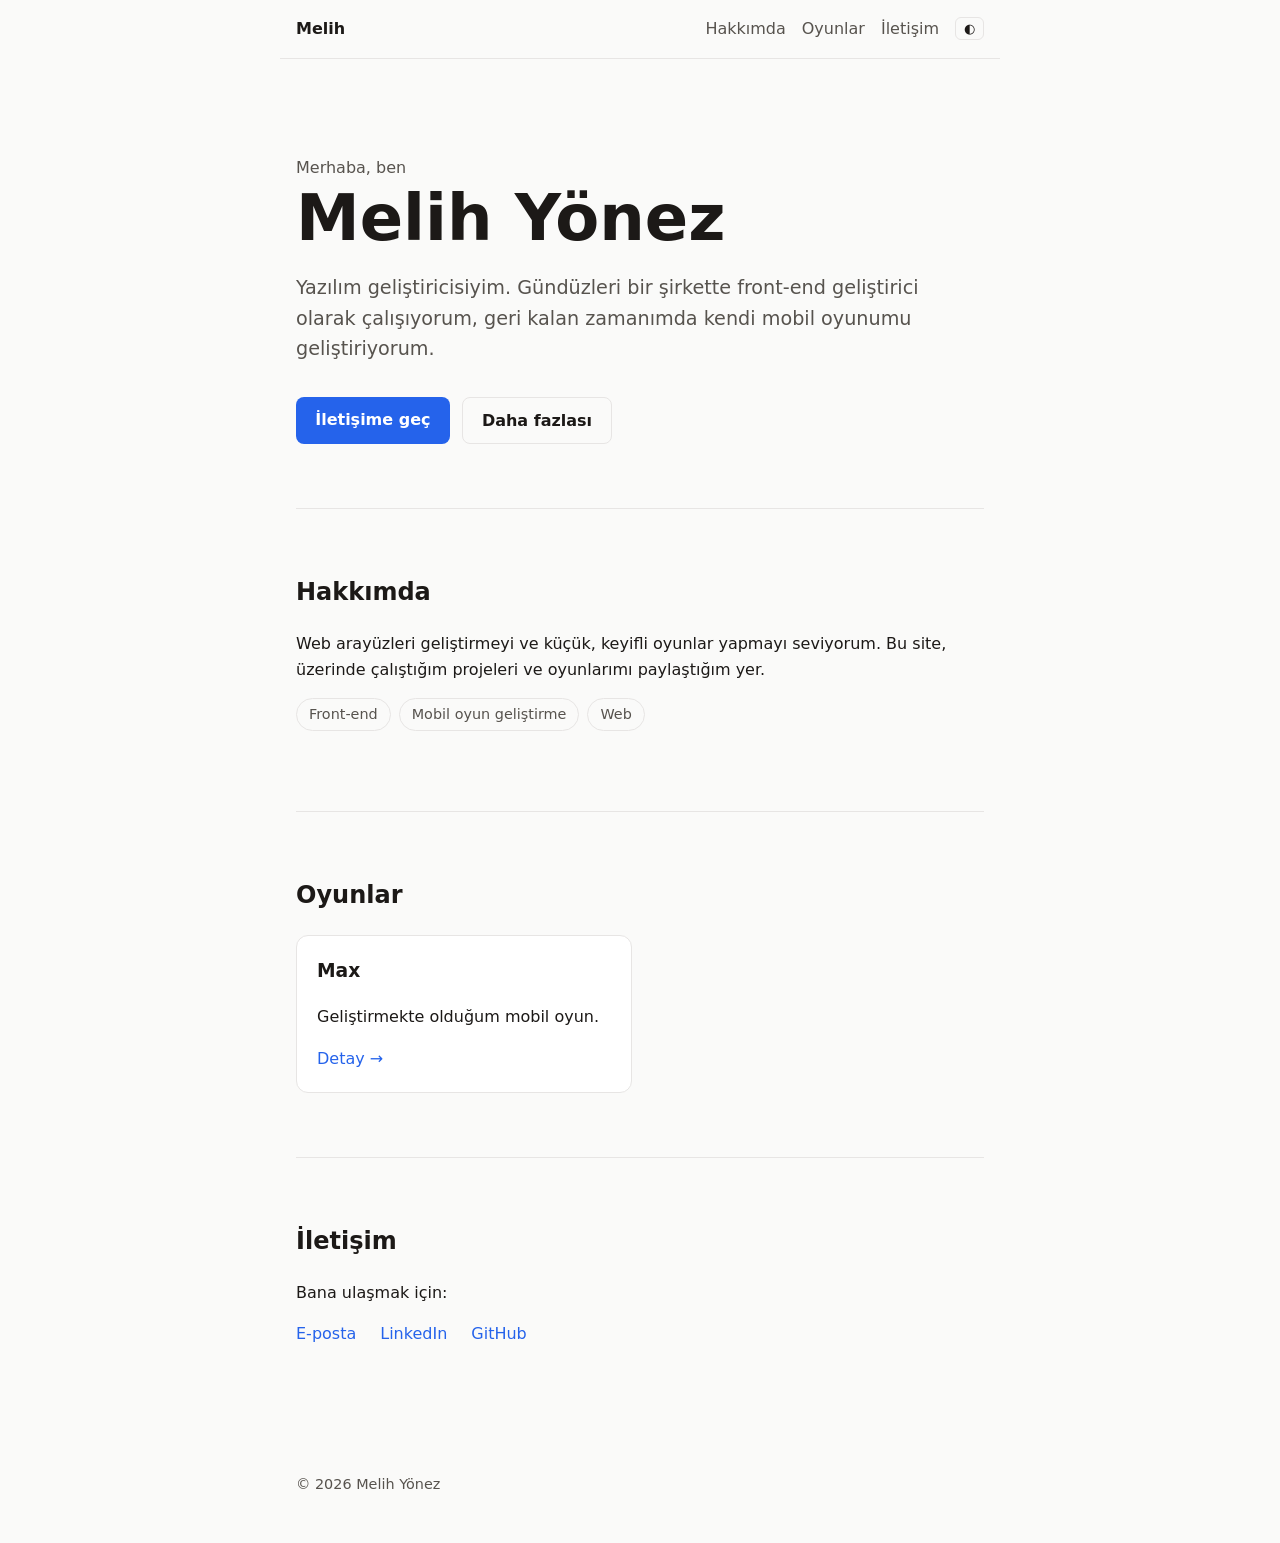
==== index.html @ 18858fbe "Kişisel web sitesinin ilk sürümü Co-Authored-By: Claude Opus 5.5 (1M context) <noreply@anthropic.com" ====
<!doctype html>
<html lang="tr">
<head>
  <meta charset="utf-8">
  <meta name="viewport" content="width=device-width, initial-scale=1">
  <title>Melih Yönez</title>
  <meta name="description" content="Melih'in kişisel web sitesi">
  <link rel="stylesheet" href="/assets/style.css">
</head>
<body>
  <header class="site-header">
    <a class="logo" href="/">Melih</a>
    <nav>
      <a href="/#hakkimda">Hakkımda</a>
      <a href="/#oyunlar">Oyunlar</a>
      <!-- Portfolyo eklenince bu satırı aç: <a href="#projeler">Projeler</a> -->
      <a href="/#iletisim">İletişim</a>
      <button id="theme-toggle" aria-label="Temayı değiştir">◐</button>
    </nav>
  </header>

  <main id="top">
    <section class="hero">
      <p class="eyebrow">Merhaba, ben</p>
      <h1>Melih Yönez</h1>
      <p class="lead">Yazılım geliştiricisiyim. Gündüzleri bir şirkette front-end geliştirici olarak çalışıyorum, geri kalan zamanımda kendi mobil oyunumu geliştiriyorum.</p>
      <div class="actions">
        <a class="btn" href="#iletisim">İletişime geç</a>
        <a class="btn btn-ghost" href="#hakkimda">Daha fazlası</a>
      </div>
    </section>

    <section id="hakkimda">
      <h2>Hakkımda</h2>
      <p>Web arayüzleri geliştirmeyi ve küçük, keyifli oyunlar yapmayı seviyorum. Bu site, üzerinde çalıştığım projeleri ve oyunlarımı paylaştığım yer.</p>
      <ul class="tags">
        <li>Front-end</li>
        <li>Mobil oyun geliştirme</li>
        <li>Web</li>
      </ul>
    </section>

    <!-- Portfolyo bölümü: hazır olduğunda yorumu kaldır, kartları çoğalt.
    <section id="projeler">
      <h2>Projeler</h2>
      <div class="grid">
        <article class="card">
          <h3>Proje adı</h3>
          <p>Kısa açıklama.</p>
          <a href="#">Detay →</a>
        </article>
      </div>
    </section>
    -->

    <section id="oyunlar">
      <h2>Oyunlar</h2>
      <div class="grid">
        <article class="card">
          <h3>Max</h3>
          <p>Geliştirmekte olduğum mobil oyun.</p>
          <a href="/games/max/">Detay →</a>
        </article>
      </div>
    </section>

    <section id="iletisim">
      <h2>İletişim</h2>
      <p>Bana ulaşmak için:</p>
      <ul class="links">
        <li><a href="mailto:ornek@ornek.com">E-posta</a></li>
        <li><a href="https://www.linkedin.com/">LinkedIn</a></li>
        <li><a href="https://github.com/">GitHub</a></li>
      </ul>
    </section>
  </main>

  <footer class="site-footer">
    <p>© <span id="year"></span> Melih Yönez</p>
  </footer>

  <script src="/assets/main.js"></script>
</body>
</html>
---- assets/style.css ----
:root {
  --bg: #fafaf9;
  --text: #1c1917;
  --muted: #57534e;
  --accent: #2563eb;
  --border: #e7e5e4;
  --card: #ffffff;
  --max: 720px;
}

@media (prefers-color-scheme: dark) {
  :root:not([data-theme="light"]) {
    --bg: #0c0a09;
    --text: #f5f5f4;
    --muted: #a8a29e;
    --accent: #60a5fa;
    --border: #292524;
    --card: #1c1917;
  }
}

:root[data-theme="dark"] {
  --bg: #0c0a09;
  --text: #f5f5f4;
  --muted: #a8a29e;
  --accent: #60a5fa;
  --border: #292524;
  --card: #1c1917;
}

* { box-sizing: border-box; }

html { scroll-behavior: smooth; }

body {
  margin: 0;
  background: var(--bg);
  color: var(--text);
  font-family: system-ui, -apple-system, "Segoe UI", Roboto, sans-serif;
  line-height: 1.6;
}

a { color: var(--accent); text-decoration: none; }
a:hover { text-decoration: underline; }

.site-header {
  position: sticky;
  top: 0;
  display: flex;
  justify-content: space-between;
  align-items: center;
  max-width: var(--max);
  margin: 0 auto;
  padding: 1rem;
  background: var(--bg);
  border-bottom: 1px solid var(--border);
}

.logo { font-weight: 700; color: var(--text); }

nav { display: flex; gap: 1rem; align-items: center; }
nav a { color: var(--muted); }

#theme-toggle {
  background: none;
  border: 1px solid var(--border);
  color: var(--text);
  border-radius: 6px;
  padding: 0.2rem 0.5rem;
  cursor: pointer;
}

main { max-width: var(--max); margin: 0 auto; padding: 0 1rem; }

section { padding: 4rem 0; border-bottom: 1px solid var(--border); }
section:last-child { border-bottom: none; }

.hero { padding: 6rem 0 4rem; }
.eyebrow { color: var(--muted); margin: 0; }
h1 { font-size: clamp(2.5rem, 8vw, 4rem); margin: 0.2rem 0 1rem; line-height: 1.1; }
h2 { font-size: 1.5rem; margin-top: 0; }
.lead { font-size: 1.2rem; color: var(--muted); }

.actions { display: flex; gap: 0.75rem; flex-wrap: wrap; margin-top: 2rem; }
.btn {
  display: inline-block;
  padding: 0.6rem 1.2rem;
  border-radius: 8px;
  background: var(--accent);
  color: #fff;
  font-weight: 600;
}
.btn:hover { text-decoration: none; opacity: 0.9; }
.btn-ghost { background: transparent; color: var(--text); border: 1px solid var(--border); }

.tags, .links { list-style: none; padding: 0; display: flex; flex-wrap: wrap; gap: 0.5rem; }
.tags li {
  padding: 0.25rem 0.75rem;
  border: 1px solid var(--border);
  border-radius: 999px;
  font-size: 0.9rem;
  color: var(--muted);
}
.links { gap: 1.5rem; }

.grid { display: grid; grid-template-columns: repeat(auto-fill, minmax(220px, 1fr)); gap: 1rem; }
.card {
  background: var(--card);
  border: 1px solid var(--border);
  border-radius: 12px;
  padding: 1.25rem;
}
.card h3 { margin-top: 0; }

.site-footer {
  max-width: var(--max);
  margin: 0 auto;
  padding: 2rem 1rem;
  color: var(--muted);
  font-size: 0.9rem;
}

.legal { padding: 4rem 0; }
.legal h1 { font-size: 2.25rem; }
.legal h2 { margin-top: 2rem; }
.muted { color: var(--muted); }
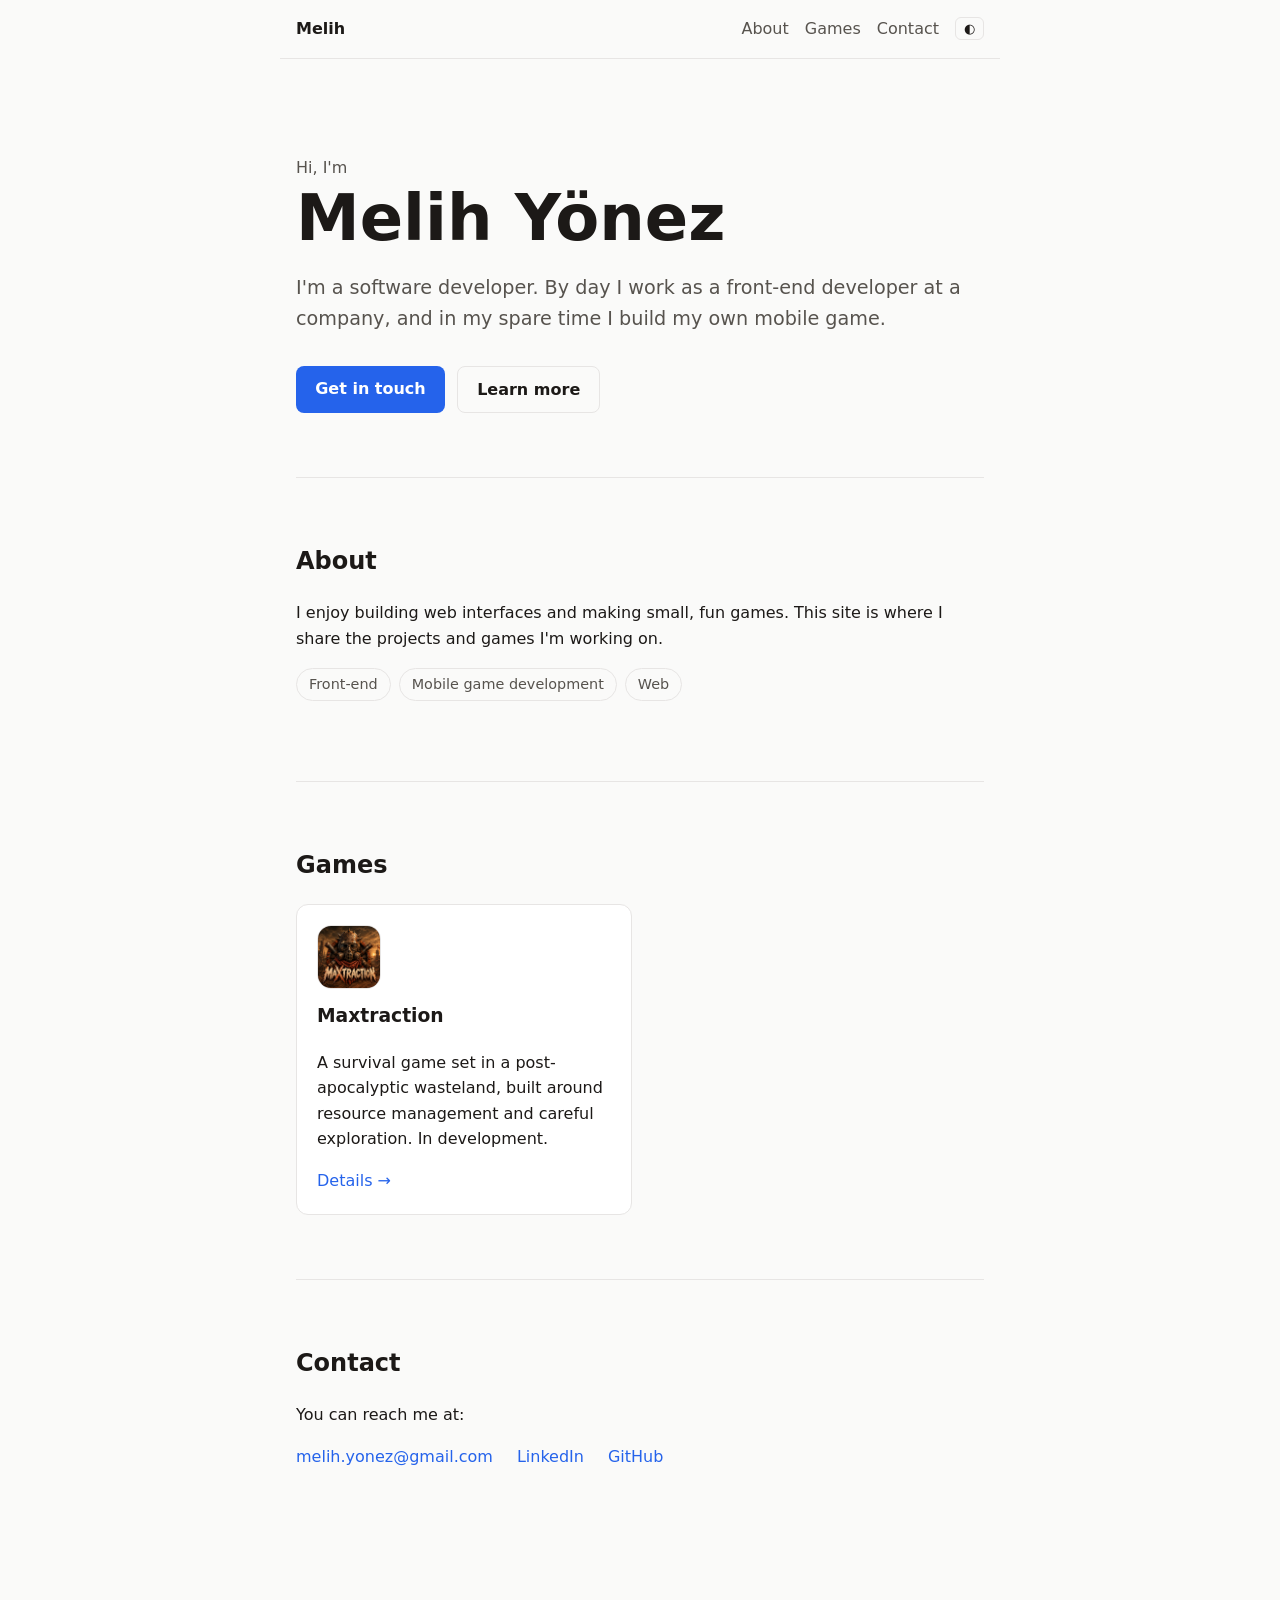
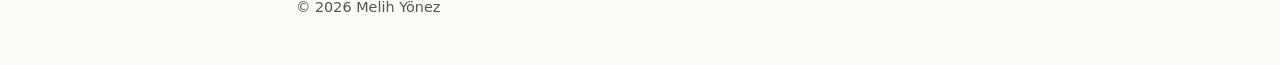
==== commit 3c4780d8: "Siteyi İngilizceye çevir, Maxtraction içeriğini ekle - Ana sayfa ve oyun sayfası İngilizce; bölüm li" ====
--- a/index.html
+++ b/index.html
@@ -1,76 +1,77 @@
 <!doctype html>
-<html lang="tr">
+<html lang="en">
 <head>
   <meta charset="utf-8">
   <meta name="viewport" content="width=device-width, initial-scale=1">
   <title>Melih Yönez</title>
-  <meta name="description" content="Melih'in kişisel web sitesi">
+  <meta name="description" content="Melih's personal website">
   <link rel="stylesheet" href="/assets/style.css">
 </head>
 <body>
   <header class="site-header">
     <a class="logo" href="/">Melih</a>
     <nav>
-      <a href="/#hakkimda">Hakkımda</a>
-      <a href="/#oyunlar">Oyunlar</a>
-      <!-- Portfolyo eklenince bu satırı aç: <a href="#projeler">Projeler</a> -->
-      <a href="/#iletisim">İletişim</a>
-      <button id="theme-toggle" aria-label="Temayı değiştir">◐</button>
+      <a href="/#about">About</a>
+      <a href="/#games">Games</a>
+      <!-- Portfolyo eklenince bu satırı aç: <a href="#projects">Projects</a> -->
+      <a href="/#contact">Contact</a>
+      <button id="theme-toggle" aria-label="Toggle theme">◐</button>
     </nav>
   </header>
 
   <main id="top">
     <section class="hero">
-      <p class="eyebrow">Merhaba, ben</p>
+      <p class="eyebrow">Hi, I'm</p>
       <h1>Melih Yönez</h1>
-      <p class="lead">Yazılım geliştiricisiyim. Gündüzleri bir şirkette front-end geliştirici olarak çalışıyorum, geri kalan zamanımda kendi mobil oyunumu geliştiriyorum.</p>
+      <p class="lead">I'm a software developer. By day I work as a front-end developer at a company, and in my spare time I build my own mobile game.</p>
       <div class="actions">
-        <a class="btn" href="#iletisim">İletişime geç</a>
-        <a class="btn btn-ghost" href="#hakkimda">Daha fazlası</a>
+        <a class="btn" href="#contact">Get in touch</a>
+        <a class="btn btn-ghost" href="#about">Learn more</a>
       </div>
     </section>
 
-    <section id="hakkimda">
-      <h2>Hakkımda</h2>
-      <p>Web arayüzleri geliştirmeyi ve küçük, keyifli oyunlar yapmayı seviyorum. Bu site, üzerinde çalıştığım projeleri ve oyunlarımı paylaştığım yer.</p>
+    <section id="about">
+      <h2>About</h2>
+      <p>I enjoy building web interfaces and making small, fun games. This site is where I share the projects and games I'm working on.</p>
       <ul class="tags">
         <li>Front-end</li>
-        <li>Mobil oyun geliştirme</li>
+        <li>Mobile game development</li>
         <li>Web</li>
       </ul>
     </section>
 
     <!-- Portfolyo bölümü: hazır olduğunda yorumu kaldır, kartları çoğalt.
-    <section id="projeler">
-      <h2>Projeler</h2>
+    <section id="projects">
+      <h2>Projects</h2>
       <div class="grid">
         <article class="card">
-          <h3>Proje adı</h3>
-          <p>Kısa açıklama.</p>
-          <a href="#">Detay →</a>
+          <h3>Project name</h3>
+          <p>Short description.</p>
+          <a href="#">Details →</a>
         </article>
       </div>
     </section>
     -->
 
-    <section id="oyunlar">
-      <h2>Oyunlar</h2>
+    <section id="games">
+      <h2>Games</h2>
       <div class="grid">
-        <article class="card">
-          <h3>Max</h3>
-          <p>Geliştirmekte olduğum mobil oyun.</p>
-          <a href="/games/max/">Detay →</a>
+        <article class="card game-card">
+          <img class="game-icon" src="/assets/games/max/icon.png" alt="Maxtraction icon" width="64" height="64">
+          <h3>Maxtraction</h3>
+          <p>A survival game set in a post-apocalyptic wasteland, built around resource management and careful exploration. In development.</p>
+          <a href="/games/max/">Details →</a>
         </article>
       </div>
     </section>
 
-    <section id="iletisim">
-      <h2>İletişim</h2>
-      <p>Bana ulaşmak için:</p>
+    <section id="contact">
+      <h2>Contact</h2>
+      <p>You can reach me at:</p>
       <ul class="links">
-        <li><a href="mailto:ornek@ornek.com">E-posta</a></li>
-        <li><a href="https://www.linkedin.com/">LinkedIn</a></li>
-        <li><a href="https://github.com/">GitHub</a></li>
+        <li><a href="mailto:melih.yonez@gmail.com">melih.yonez@gmail.com</a></li>
+        <li><a href="https://www.linkedin.com/in/melih-yonez/">LinkedIn</a></li>
+        <li><a href="https://github.com/melihyonez">GitHub</a></li>
       </ul>
     </section>
   </main>
--- a/assets/style.css
+++ b/assets/style.css
@@ -124,3 +124,17 @@
 .legal h1 { font-size: 2.25rem; }
 .legal h2 { margin-top: 2rem; }
 .muted { color: var(--muted); }
+
+.game-icon { display: block; border-radius: 14px; border: 1px solid var(--border); margin-bottom: 0.75rem; }
+.game-icon-lg { border-radius: 22px; margin-bottom: 1rem; }
+
+.btn-soon { opacity: 0.6; cursor: default; }
+.btn-soon:hover { opacity: 0.6; }
+
+.game-about { display: flex; flex-wrap: wrap; gap: 2rem; align-items: flex-start; }
+.game-about > div { flex: 1 1 320px; min-width: 0; }
+.game-art { flex: 0 1 260px; width: 260px; height: auto; border-radius: 12px; border: 1px solid var(--border); }
+.feature-list { padding-left: 1.2rem; }
+.feature-list li { margin-bottom: 0.6rem; }
+
+.lang-switch { margin: 0.5rem 0 0; font-size: 0.9rem; color: var(--muted); }
